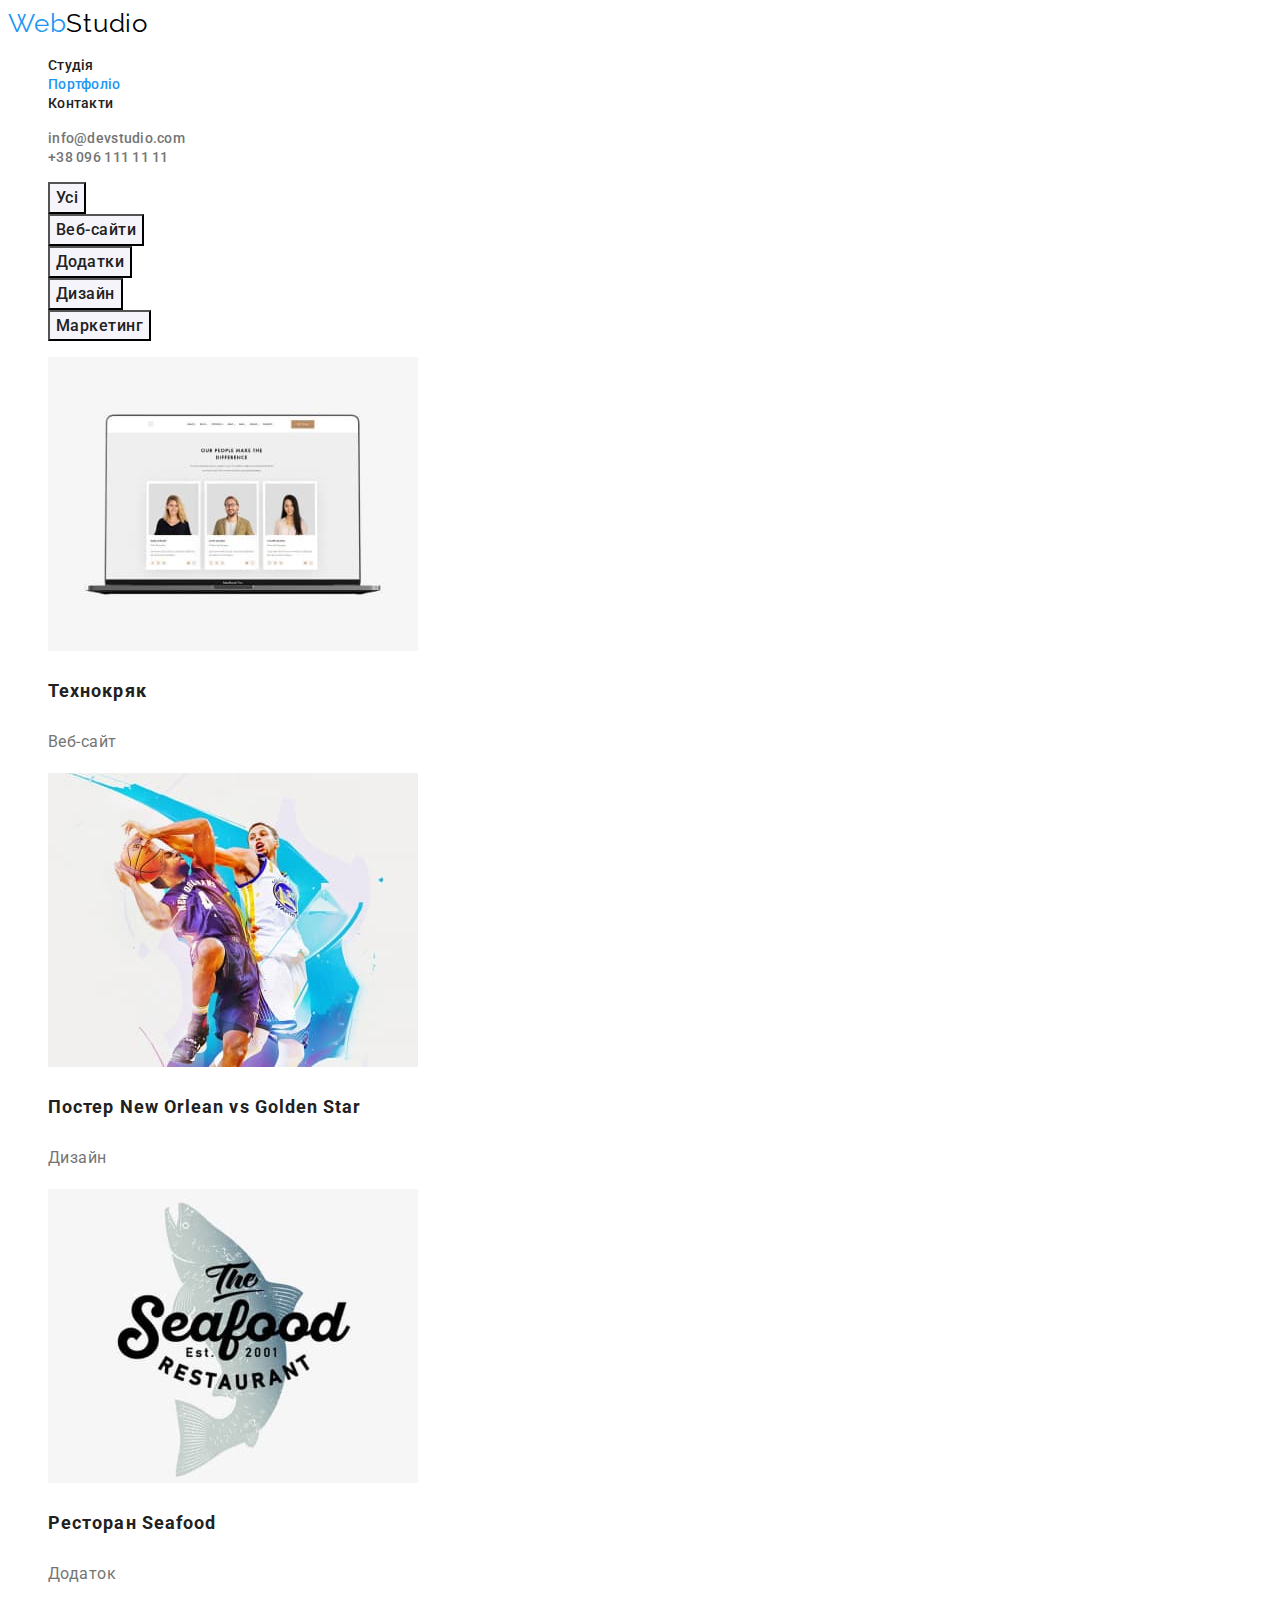
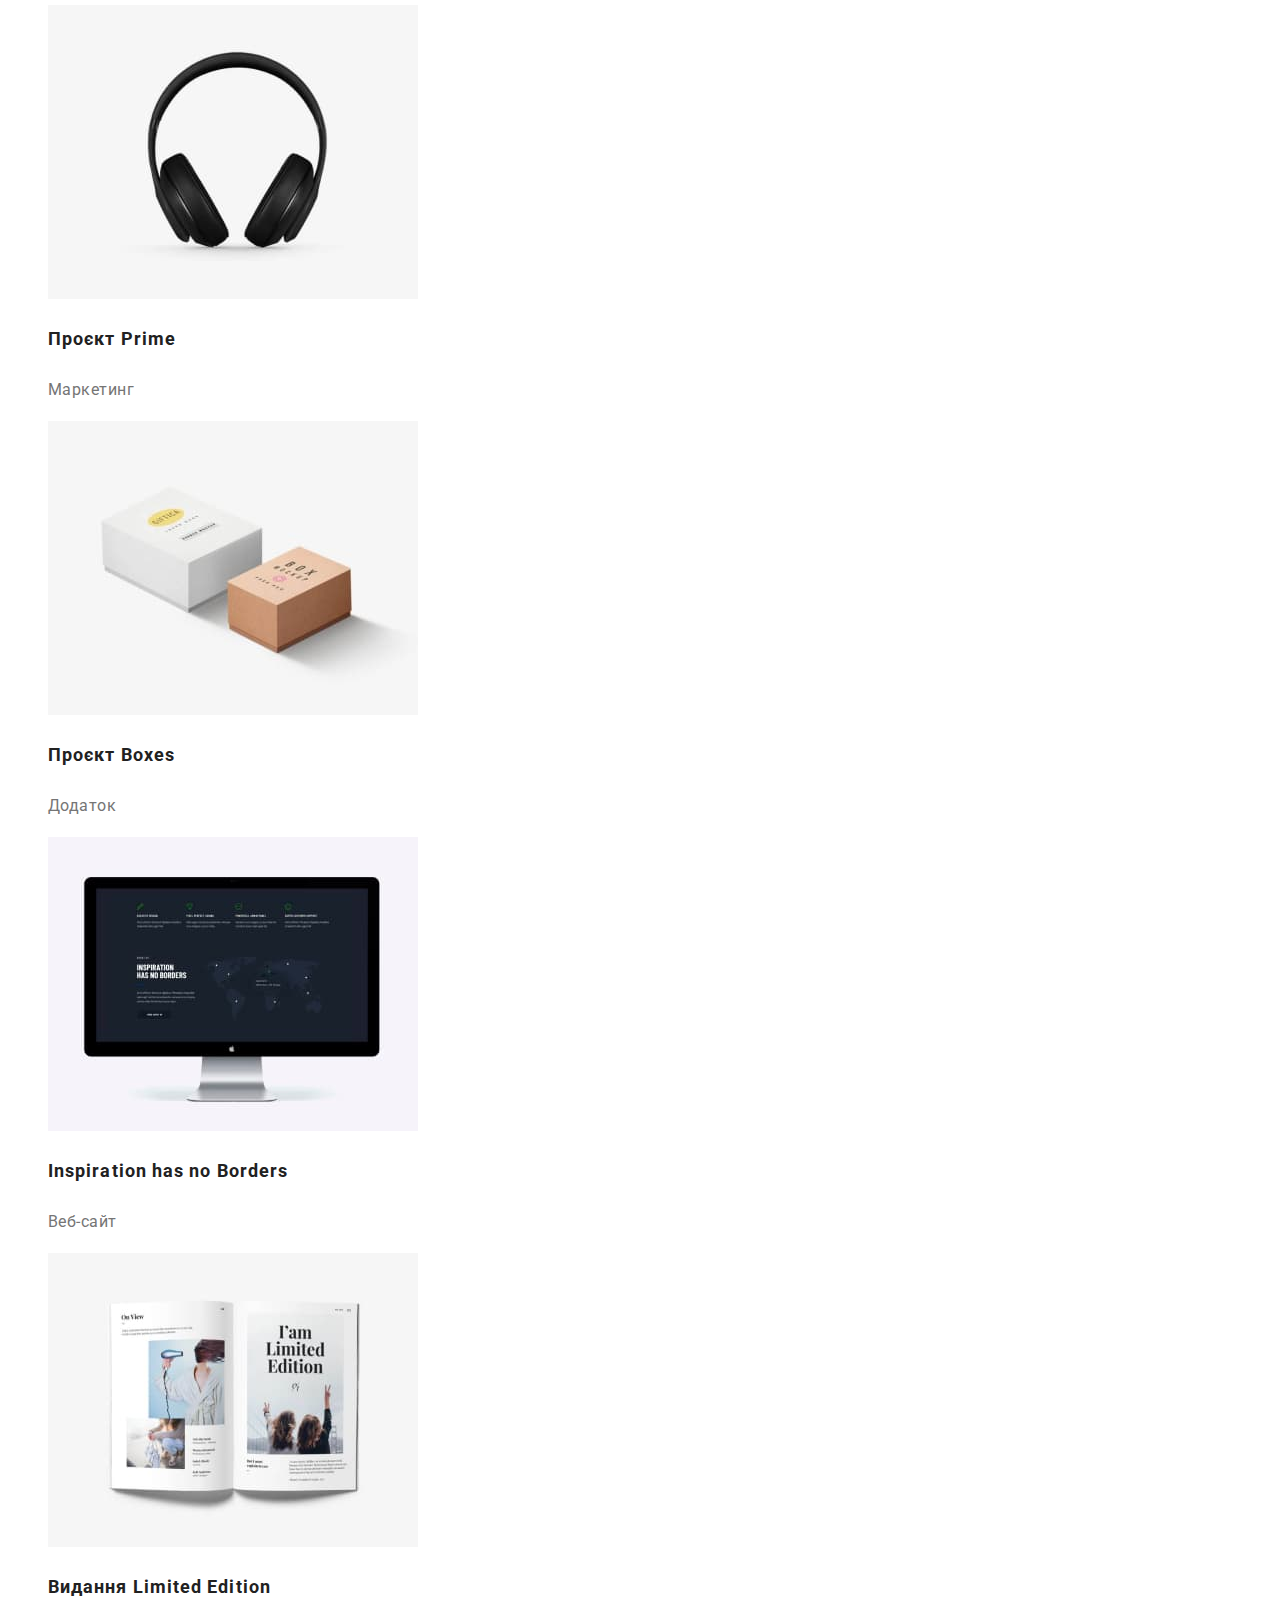
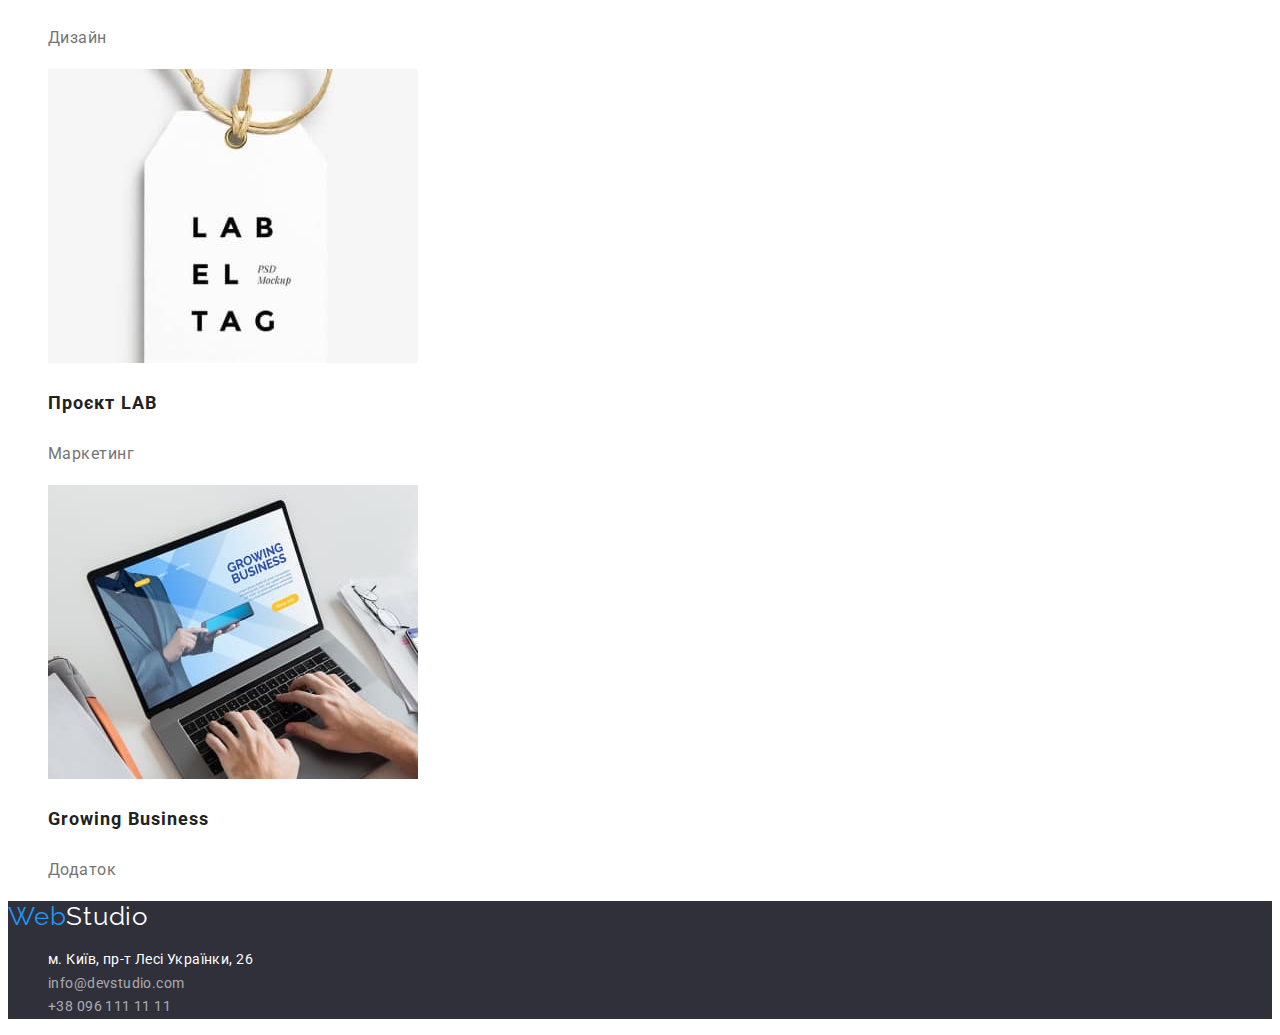
==== portfolio.html @ 30686851 "push from task 2" ====
<!DOCTYPE html>
<html lang="uk">
    <head>
        <meta charset="UTF-8" />
        <meta http-equiv="X-UA-Compatible" content="IE=edge" />
        <meta name="viewport" content="width=device-width, initial-scale=1.0" />
        <title>WebStudio</title>
        <link rel="preconnect" href="https://fonts.googleapis.com" />
        <link rel="preconnect" href="https://fonts.gstatic.com" crossorigin />
        <link
            href="https://fonts.googleapis.com/css2?family=Raleway:wght@700&family=Roboto:wght@400;500;700;900&display=swap"
            rel="stylesheet"
        />
        <link rel="stylesheet" href="./css/styles.css" />
    </head>
    <body>
        <header class="header">
            <nav>
                <a class="header-logo link" href="#"
                    >Web<span class="studio-header">Studio</span></a
                >
                <ul class="header-list list">
                    <li class="header-item">
                        <a class="header-link link" href="index.html">Студія</a>
                    </li>
                    <li class="header-item">
                        <a
                            class="header-link active-link link"
                            href="portfolio.html"
                            >Портфоліо</a
                        >
                    </li>
                    <li class="header-item">
                        <a class="header-link link" href="#">Контакти</a>
                    </li>
                </ul>
            </nav>
            <ul class="header-list list">
                <li class="header-item">
                    <a
                        class="header-link header-right link"
                        href="mailto:info@devstudio.com"
                        >info@devstudio.com</a
                    >
                </li>
                <li>
                    <a
                        class="header-link header-right link"
                        href="tel:+380961111111"
                        >+38 096 111 11 11</a
                    >
                </li>
            </ul>
        </header>
        <main>
            <section>
                <h1 class="visually-hidden">Portfolio</h1>
                <ul class="filter-list list">
                    <li class="filter-item">
                        <button class="btn" type="button">Усі</button>
                    </li>
                    <li class="filter-item">
                        <button class="btn" type="button">Веб-сайти</button>
                    </li>
                    <li class="filter-item">
                        <button class="btn" type="button">Додатки</button>
                    </li>
                    <li class="filter-item">
                        <button class="btn" type="button">Дизайн</button>
                    </li>
                    <li class="filter-item">
                        <button class="btn" type="button">Маркетинг</button>
                    </li>
                </ul>
                <ul class="projects-list list">
                    <li class="project-item">
                        <a href="#">
                            <img
                                src="images/technoduck.jpg"
                                alt="technoduck"
                                width="370"
                                height="294"
                            />
                            <h3 class="project-item-title">Технокряк</h3>
                            <p class="project-item-text">Веб-сайт</p>
                        </a>
                    </li>
                    <li class="project-item">
                        <a href="#">
                            <img
                                src="images/poster.jpg"
                                alt="poster"
                                width="370"
                                height="294"
                            />
                            <h3 class="project-item-title">
                                Постер New Orlean vs Golden Star
                            </h3>
                            <p class="project-item-text">Дизайн</p>
                        </a>
                    </li>
                    <li class="project-item">
                        <a href="#">
                            <img
                                src="images/seafood.jpg"
                                alt="seafood"
                                width="370"
                                height="294"
                            />
                            <h3 class="project-item-title">Ресторан Seafood</h3>
                            <p class="project-item-text">Додаток</p>
                        </a>
                    </li>
                    <li class="project-item">
                        <a href="#">
                            <img
                                src="images/prime.jpg"
                                alt="prime"
                                width="370"
                                height="294"
                            />
                            <h3 class="project-item-title">Проєкт Prime</h3>
                            <p class="project-item-text">Маркетинг</p>
                        </a>
                    </li>
                    <li class="project-item">
                        <a href="#">
                            <img
                                src="images/boxes.jpg"
                                alt="boxes"
                                width="370"
                                height="294"
                            />
                            <h3 class="project-item-title">Проєкт Boxes</h3>
                            <p class="project-item-text">Додаток</p>
                        </a>
                    </li>
                    <li class="project-item">
                        <a href="#">
                            <img
                                src="images/borders.jpg"
                                alt="borders"
                                width="370"
                                height="294"
                            />
                            <h3 class="project-item-title">
                                Inspiration has no Borders
                            </h3>
                            <p class="project-item-text">Веб-сайт</p>
                        </a>
                    </li>
                    <li class="project-item">
                        <a href="#">
                            <img
                                src="images/limited.jpg"
                                alt="limited"
                                width="370"
                                height="294"
                            />
                            <h3 class="project-item-title">
                                Видання Limited Edition
                            </h3>
                            <p class="project-item-text">Дизайн</p>
                        </a>
                    </li>
                    <li class="project-item">
                        <a href="#">
                            <img
                                src="images/lab.jpg"
                                alt="lab"
                                width="370"
                                height="294"
                            />
                            <h3 class="project-item-title">Проєкт LAB</h3>
                            <p class="project-item-text">Маркетинг</p>
                        </a>
                    </li>
                    <li class="project-item">
                        <a href="#">
                            <img
                                src="images/business.jpg"
                                alt="business"
                                width="370"
                                height="294"
                            />
                            <h3 class="project-item-title">Growing Business</h3>
                            <p class="project-item-text">Додаток</p>
                        </a>
                    </li>
                </ul>
            </section>
        </main>
        <footer class="footer">
            <a class="footer-logo link" href="#"
                >Web<span class="studio-footer">Studio</span></a
            >
            <address>
                <ul class="footer-list list">
                    <li class="footer-item">
                        <a
                            class="footer-link link"
                            href="https://goo.gl/maps/NQe1JApc42JDdtww6"
                            target="_blank"
                            rel="noopener noreferrer"
                            >м. Київ, пр-т Лесі Українки, 26</a
                        >
                    </li>
                    <li class="footer-item">
                        <a
                            class="footer-link opacity link"
                            href="mailto:info@devstudio.com"
                            >info@devstudio.com</a
                        >
                    </li>
                    <li class="footer-item">
                        <a
                            class="footer-link opacity link"
                            href="tel:+380961111111"
                            >+38 096 111 11 11</a
                        >
                    </li>
                </ul>
            </address>
        </footer>
    </body>
</html>
---- css/styles.css ----
:root {
    --black-color: #212121;
    --white-background-color: #ffffff;
    --white-text-color: #ffffff;
    --body-font-family: "Roboto", sans-serif;
    --blue-background-color: #2196f3;
    --blue-text-color: #2196f3;
    --hero-background-color: #2f303a;
    --link-opacity-color: rgba(255, 255, 255, 0.6);
    --header-right-color: #757575;
    --item-text-color: #757575;
    --background-footer-color: #2f303a;
    --team-background-color: #f5f4fa;
    --btn-background-color: #f5f4fa;
    --studio-header-color: #000000;
    --btn-active-background-color: #188ce8;
}

body {
    font-family: var(--body-font-family);
    color: var(--black-color);
    background-color: var(--white-background-color);
}

.list {
    list-style: none;
}

.link {
    text-decoration: none;
}

.btn {
    cursor: pointer;
    font-family: inherit;
    font-weight: 500;
    font-size: 16px;
    line-height: 1.62;
    text-align: center;
    letter-spacing: 0.03em;
    color: var(--black-color);
    background-color: var(--btn-background-color);
}

.btn:hover,
.btn:focus {
    color: var(--white-text-color);
    background-color: var(--blue-background-color);
}

.btn:active {
    background-color: var(--btn-active-background-color);
}

.section-title {
    font-weight: 700;
    font-size: 36px;
    line-height: 1.16;
    text-align: center;
    letter-spacing: 0.03em;
    color: var(--black-color);
}

.visually-hidden {
    position: absolute;
    white-space: nowrap;
    width: 1px;
    height: 1px;
    overflow: hidden;
    border: 0;
    padding: 0;
    clip: rect(0 0 0 0);
    clip-path: inset(50%);
    margin: -1px;
}

/*--HEADER--*/
.header {
    background-color: inherit;
}

.header-logo,
.footer-logo {
    font-family: "Raleway", sans-serif;
    font-size: 26px;
    line-height: 1.19;
    letter-spacing: 0.03em;
    color: var(--blue-text-color);
}

.studio-header {
    color: var(--studio-header-color);
}

.studio-footer {
    color: var(--white-text-color);
}

.header-link {
    font-weight: 500;
    font-size: 14px;
    line-height: 1.14;
    letter-spacing: 0.02em;
    color: inherit;
}

.header-link.active-link {
    color: var(--blue-text-color);
}

.header-link.header-right {
    color: var(--header-right-color);
}

.header-link:hover,
.header-link:focus {
    color: var(--blue-text-color);
}
/*--INDEX--*/
.hero {
    background-color: var(--hero-background-color);
}

.hero-title {
    font-family: inherit;
    font-weight: 900;
    font-size: 44px;
    line-height: 1.36;
    text-align: center;
    letter-spacing: 0.06em;
    text-transform: uppercase;
    color: var(--white-text-color);
}

.hero-btn {
    font-family: inherit;
    font-weight: 700;
    font-size: 16px;
    line-height: 1.87;
    letter-spacing: 0.06em;
    cursor: pointer;
    color: var(--white-text-color);
    background-color: var(--blue-background-color);
}

.hero-btn:active,
.hero-btn:hover,
.hero-btn:focus {
    background-color: var(--btn-active-background-color);
}

.particulars-item-title {
    font-weight: 700;
    font-size: 14px;
    line-height: 1.14;
    letter-spacing: 0.03em;
    text-transform: uppercase;
    color: var(--black-color);
}

.particulars-item-text {
    font-size: 14px;
    line-height: 1.71;
    letter-spacing: 0.03em;
    color: var(--item-text-color);
}

.team {
    background-color: var(--team-background-color);
}

.team-list-item {
    background-color: var(--white-background-color);
}

.team-item-title {
    font-weight: 500;
    font-size: 16px;
    line-height: 1.18;
    text-align: center;
    letter-spacing: 0.03em;
    color: var(--black-color);
}

.team-item-text {
    font-size: 16px;
    line-height: 1.18;
    text-align: center;
    letter-spacing: 0.03em;
    color: var(--item-text-color);
}

/*-PORTFOLIO-*/
.project-item {
    background-color: var(--white-background-color);
}

.project-item > a {
    text-decoration: none;
}

.project-item-title {
    font-weight: 700;
    font-size: 18px;
    line-height: 2;
    letter-spacing: 0.06em;
    color: var(--black-color);
}

.project-item-text {
    font-size: 16px;
    line-height: 1.87;
    letter-spacing: 0.03em;
    color: var(--item-text-color);
}

/*-FOOTER-*/
.footer {
    background-color: var(--background-footer-color);
}

.footer-link {
    font-style: normal;
    font-size: 14px;
    line-height: 1.71;
    letter-spacing: 0.03em;
    color: var(--white-background-color);
}

.footer-link.opacity {
    color: var(--link-opacity-color);
}

.footer-link:hover,
.footer-link:focus {
    color: var(--blue-text-color);
}
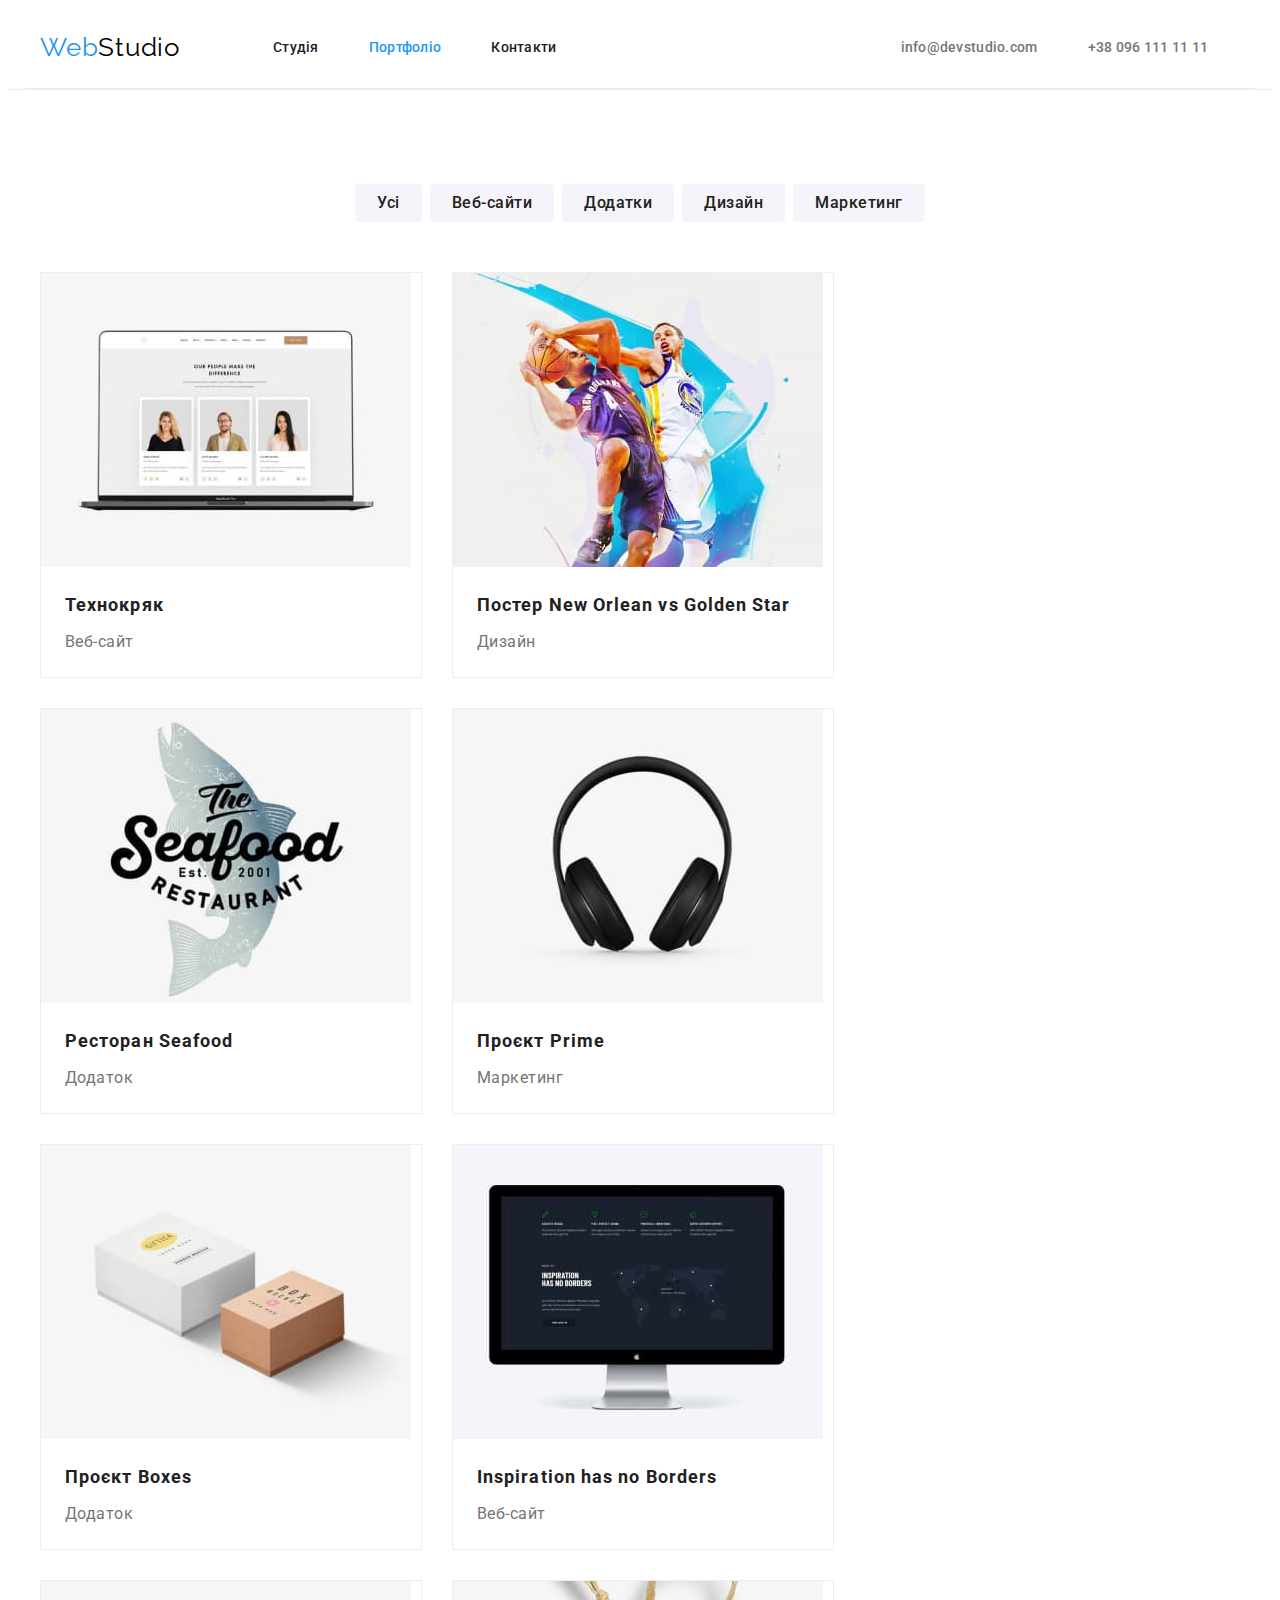
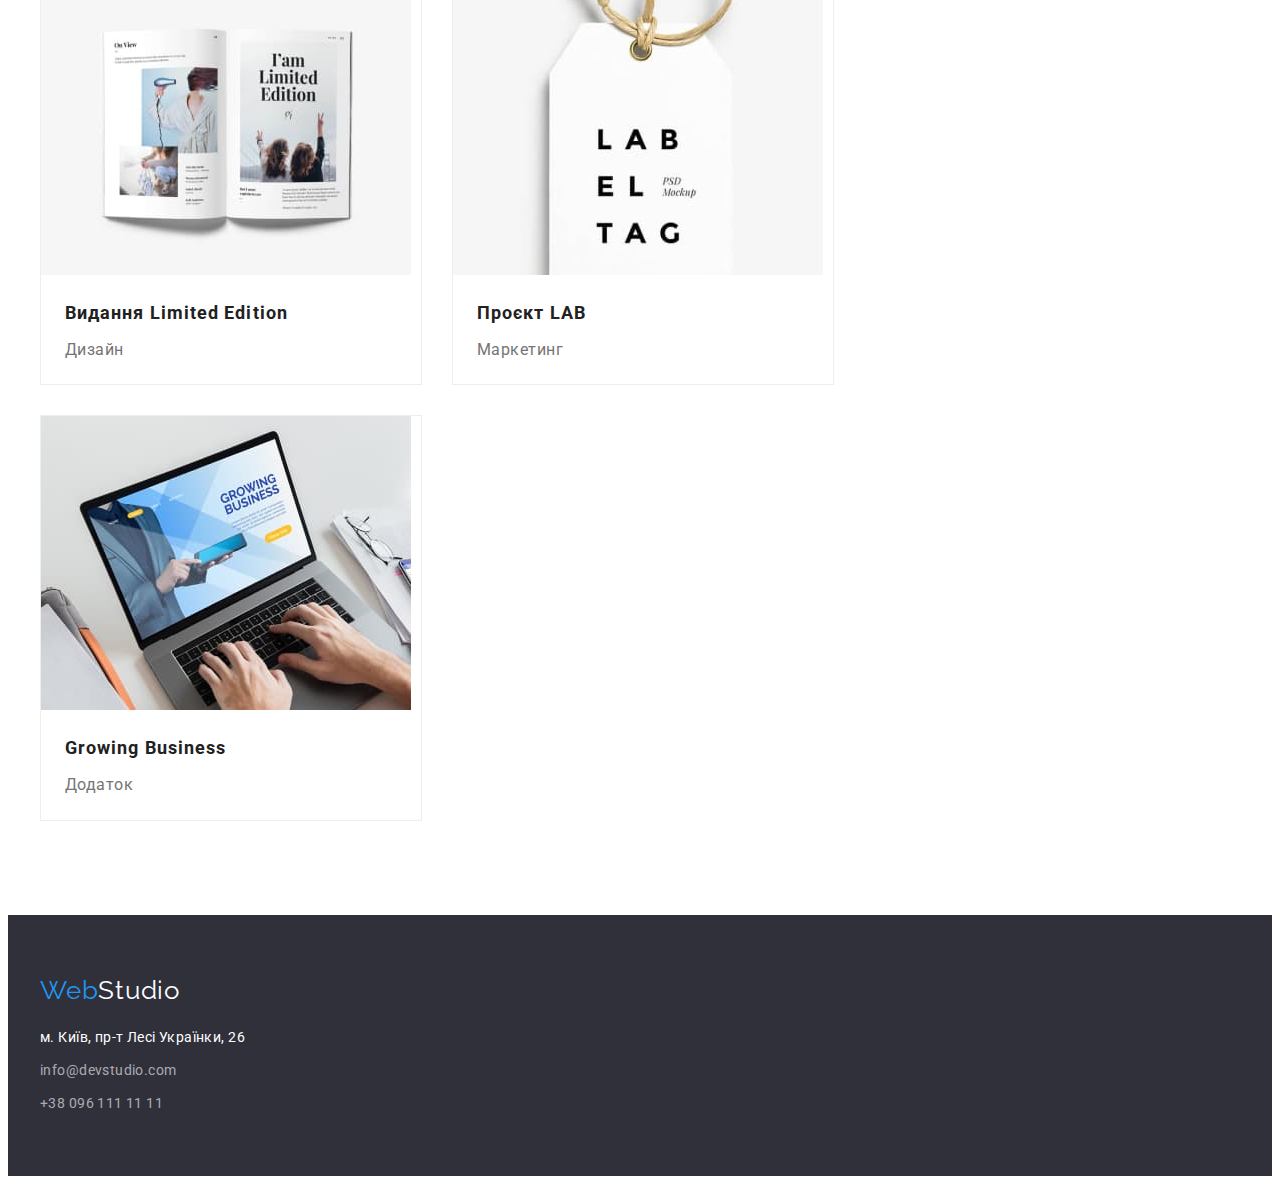
==== commit 2dbbf4bb: "complete third module" ====
--- a/portfolio.html
+++ b/portfolio.html
@@ -11,216 +11,235 @@
             href="https://fonts.googleapis.com/css2?family=Raleway:wght@700&family=Roboto:wght@400;500;700;900&display=swap"
             rel="stylesheet"
         />
+        <link
+            rel="stylesheet"
+            href="https://cdnjs.cloudflare.com/ajax/libs/modern-normalize/1.1.0/modern-normalize.min.css"
+            integrity="sha512-wpPYUAdjBVSE4KJnH1VR1HeZfpl1ub8YT/NKx4PuQ5NmX2tKuGu6U/JRp5y+Y8XG2tV+wKQpNHVUX03MfMFn9Q=="
+            crossorigin="anonymous"
+            referrerpolicy="no-referrer"
+        />
         <link rel="stylesheet" href="./css/styles.css" />
     </head>
     <body>
         <header class="header">
-            <nav>
-                <a class="header-logo link" href="#"
-                    >Web<span class="studio-header">Studio</span></a
-                >
+            <div class="container header">
+                <nav class="nav-list">
+                    <a class="header-logo position link" href="#"
+                        >Web<span class="studio-header">Studio</span></a
+                    >
+                    <ul class="header-list list">
+                        <li class="header-item">
+                            <a class="header-link link" href="index.html"
+                                >Студія</a
+                            >
+                        </li>
+                        <li class="header-item">
+                            <a
+                                class="header-link active-link link"
+                                href="portfolio.html"
+                                >Портфоліо</a
+                            >
+                        </li>
+                        <li class="header-item">
+                            <a class="header-link link" href="#">Контакти</a>
+                        </li>
+                    </ul>
+                </nav>
                 <ul class="header-list list">
                     <li class="header-item">
-                        <a class="header-link link" href="index.html">Студія</a>
-                    </li>
-                    <li class="header-item">
                         <a
-                            class="header-link active-link link"
-                            href="portfolio.html"
-                            >Портфоліо</a
-                        >
-                    </li>
-                    <li class="header-item">
-                        <a class="header-link link" href="#">Контакти</a>
-                    </li>
-                </ul>
-            </nav>
-            <ul class="header-list list">
-                <li class="header-item">
-                    <a
-                        class="header-link header-right link"
-                        href="mailto:info@devstudio.com"
-                        >info@devstudio.com</a
-                    >
-                </li>
-                <li>
-                    <a
-                        class="header-link header-right link"
-                        href="tel:+380961111111"
-                        >+38 096 111 11 11</a
-                    >
-                </li>
-            </ul>
-        </header>
-        <main>
-            <section>
-                <h1 class="visually-hidden">Portfolio</h1>
-                <ul class="filter-list list">
-                    <li class="filter-item">
-                        <button class="btn" type="button">Усі</button>
-                    </li>
-                    <li class="filter-item">
-                        <button class="btn" type="button">Веб-сайти</button>
-                    </li>
-                    <li class="filter-item">
-                        <button class="btn" type="button">Додатки</button>
-                    </li>
-                    <li class="filter-item">
-                        <button class="btn" type="button">Дизайн</button>
-                    </li>
-                    <li class="filter-item">
-                        <button class="btn" type="button">Маркетинг</button>
-                    </li>
-                </ul>
-                <ul class="projects-list list">
-                    <li class="project-item">
-                        <a href="#">
-                            <img
-                                src="images/technoduck.jpg"
-                                alt="technoduck"
-                                width="370"
-                                height="294"
-                            />
-                            <h3 class="project-item-title">Технокряк</h3>
-                            <p class="project-item-text">Веб-сайт</p>
-                        </a>
-                    </li>
-                    <li class="project-item">
-                        <a href="#">
-                            <img
-                                src="images/poster.jpg"
-                                alt="poster"
-                                width="370"
-                                height="294"
-                            />
-                            <h3 class="project-item-title">
-                                Постер New Orlean vs Golden Star
-                            </h3>
-                            <p class="project-item-text">Дизайн</p>
-                        </a>
-                    </li>
-                    <li class="project-item">
-                        <a href="#">
-                            <img
-                                src="images/seafood.jpg"
-                                alt="seafood"
-                                width="370"
-                                height="294"
-                            />
-                            <h3 class="project-item-title">Ресторан Seafood</h3>
-                            <p class="project-item-text">Додаток</p>
-                        </a>
-                    </li>
-                    <li class="project-item">
-                        <a href="#">
-                            <img
-                                src="images/prime.jpg"
-                                alt="prime"
-                                width="370"
-                                height="294"
-                            />
-                            <h3 class="project-item-title">Проєкт Prime</h3>
-                            <p class="project-item-text">Маркетинг</p>
-                        </a>
-                    </li>
-                    <li class="project-item">
-                        <a href="#">
-                            <img
-                                src="images/boxes.jpg"
-                                alt="boxes"
-                                width="370"
-                                height="294"
-                            />
-                            <h3 class="project-item-title">Проєкт Boxes</h3>
-                            <p class="project-item-text">Додаток</p>
-                        </a>
-                    </li>
-                    <li class="project-item">
-                        <a href="#">
-                            <img
-                                src="images/borders.jpg"
-                                alt="borders"
-                                width="370"
-                                height="294"
-                            />
-                            <h3 class="project-item-title">
-                                Inspiration has no Borders
-                            </h3>
-                            <p class="project-item-text">Веб-сайт</p>
-                        </a>
-                    </li>
-                    <li class="project-item">
-                        <a href="#">
-                            <img
-                                src="images/limited.jpg"
-                                alt="limited"
-                                width="370"
-                                height="294"
-                            />
-                            <h3 class="project-item-title">
-                                Видання Limited Edition
-                            </h3>
-                            <p class="project-item-text">Дизайн</p>
-                        </a>
-                    </li>
-                    <li class="project-item">
-                        <a href="#">
-                            <img
-                                src="images/lab.jpg"
-                                alt="lab"
-                                width="370"
-                                height="294"
-                            />
-                            <h3 class="project-item-title">Проєкт LAB</h3>
-                            <p class="project-item-text">Маркетинг</p>
-                        </a>
-                    </li>
-                    <li class="project-item">
-                        <a href="#">
-                            <img
-                                src="images/business.jpg"
-                                alt="business"
-                                width="370"
-                                height="294"
-                            />
-                            <h3 class="project-item-title">Growing Business</h3>
-                            <p class="project-item-text">Додаток</p>
-                        </a>
-                    </li>
-                </ul>
-            </section>
-        </main>
-        <footer class="footer">
-            <a class="footer-logo link" href="#"
-                >Web<span class="studio-footer">Studio</span></a
-            >
-            <address>
-                <ul class="footer-list list">
-                    <li class="footer-item">
-                        <a
-                            class="footer-link link"
-                            href="https://goo.gl/maps/NQe1JApc42JDdtww6"
-                            target="_blank"
-                            rel="noopener noreferrer"
-                            >м. Київ, пр-т Лесі Українки, 26</a
-                        >
-                    </li>
-                    <li class="footer-item">
-                        <a
-                            class="footer-link opacity link"
+                            class="header-link header-right link"
                             href="mailto:info@devstudio.com"
                             >info@devstudio.com</a
                         >
                     </li>
-                    <li class="footer-item">
+                    <li>
                         <a
-                            class="footer-link opacity link"
+                            class="header-link header-right link"
                             href="tel:+380961111111"
                             >+38 096 111 11 11</a
                         >
                     </li>
                 </ul>
-            </address>
+            </div>
+        </header>
+        <main>
+            <section class="section">
+                <div class="container">
+                    <h1 class="visually-hidden">Portfolio</h1>
+                    <ul class="filter-list list">
+                        <li class="filter-item">
+                            <button class="btn" type="button">Усі</button>
+                        </li>
+                        <li class="filter-item">
+                            <button class="btn" type="button">Веб-сайти</button>
+                        </li>
+                        <li class="filter-item">
+                            <button class="btn" type="button">Додатки</button>
+                        </li>
+                        <li class="filter-item">
+                            <button class="btn" type="button">Дизайн</button>
+                        </li>
+                        <li class="filter-item">
+                            <button class="btn" type="button">Маркетинг</button>
+                        </li>
+                    </ul>
+                    <ul class="projects-list list">
+                        <li class="project-item">
+                            <a href="#">
+                                <img
+                                    src="images/technoduck.jpg"
+                                    alt="technoduck"
+                                    width="370"
+                                    height="294"
+                                />
+                                <h3 class="project-item-title">Технокряк</h3>
+                                <p class="project-item-text">Веб-сайт</p>
+                            </a>
+                        </li>
+                        <li class="project-item">
+                            <a href="#">
+                                <img
+                                    src="images/poster.jpg"
+                                    alt="poster"
+                                    width="370"
+                                    height="294"
+                                />
+                                <h3 class="project-item-title">
+                                    Постер New Orlean vs Golden Star
+                                </h3>
+                                <p class="project-item-text">Дизайн</p>
+                            </a>
+                        </li>
+                        <li class="project-item">
+                            <a href="#">
+                                <img
+                                    src="images/seafood.jpg"
+                                    alt="seafood"
+                                    width="370"
+                                    height="294"
+                                />
+                                <h3 class="project-item-title">
+                                    Ресторан Seafood
+                                </h3>
+                                <p class="project-item-text">Додаток</p>
+                            </a>
+                        </li>
+                        <li class="project-item">
+                            <a href="#">
+                                <img
+                                    src="images/prime.jpg"
+                                    alt="prime"
+                                    width="370"
+                                    height="294"
+                                />
+                                <h3 class="project-item-title">Проєкт Prime</h3>
+                                <p class="project-item-text">Маркетинг</p>
+                            </a>
+                        </li>
+                        <li class="project-item">
+                            <a href="#">
+                                <img
+                                    src="images/boxes.jpg"
+                                    alt="boxes"
+                                    width="370"
+                                    height="294"
+                                />
+                                <h3 class="project-item-title">Проєкт Boxes</h3>
+                                <p class="project-item-text">Додаток</p>
+                            </a>
+                        </li>
+                        <li class="project-item">
+                            <a href="#">
+                                <img
+                                    src="images/borders.jpg"
+                                    alt="borders"
+                                    width="370"
+                                    height="294"
+                                />
+                                <h3 class="project-item-title">
+                                    Inspiration has no Borders
+                                </h3>
+                                <p class="project-item-text">Веб-сайт</p>
+                            </a>
+                        </li>
+                        <li class="project-item">
+                            <a href="#">
+                                <img
+                                    src="images/limited.jpg"
+                                    alt="limited"
+                                    width="370"
+                                    height="294"
+                                />
+                                <h3 class="project-item-title">
+                                    Видання Limited Edition
+                                </h3>
+                                <p class="project-item-text">Дизайн</p>
+                            </a>
+                        </li>
+                        <li class="project-item">
+                            <a href="#">
+                                <img
+                                    src="images/lab.jpg"
+                                    alt="lab"
+                                    width="370"
+                                    height="294"
+                                />
+                                <h3 class="project-item-title">Проєкт LAB</h3>
+                                <p class="project-item-text">Маркетинг</p>
+                            </a>
+                        </li>
+                        <li class="project-item">
+                            <a href="#">
+                                <img
+                                    src="images/business.jpg"
+                                    alt="business"
+                                    width="370"
+                                    height="294"
+                                />
+                                <h3 class="project-item-title">
+                                    Growing Business
+                                </h3>
+                                <p class="project-item-text">Додаток</p>
+                            </a>
+                        </li>
+                    </ul>
+                </div>
+            </section>
+        </main>
+        <footer class="footer">
+            <div class="container">
+                <a class="footer-logo position link" href="#"
+                    >Web<span class="studio-footer">Studio</span></a
+                >
+                <address>
+                    <ul class="footer-list list">
+                        <li class="footer-item">
+                            <a
+                                class="footer-link link"
+                                href="https://goo.gl/maps/NQe1JApc42JDdtww6"
+                                target="_blank"
+                                rel="noopener noreferrer"
+                                >м. Київ, пр-т Лесі Українки, 26</a
+                            >
+                        </li>
+                        <li class="footer-item">
+                            <a
+                                class="footer-link opacity link"
+                                href="mailto:info@devstudio.com"
+                                >info@devstudio.com</a
+                            >
+                        </li>
+                        <li class="footer-item">
+                            <a
+                                class="footer-link opacity link"
+                                href="tel:+380961111111"
+                                >+38 096 111 11 11</a
+                            >
+                        </li>
+                    </ul>
+                </address>
+            </div>
         </footer>
     </body>
 </html>
--- a/css/styles.css
+++ b/css/styles.css
@@ -22,12 +22,43 @@
     background-color: var(--white-background-color);
 }
 
+ul,
+p,
+h1,
+h2,
+h3 {
+    margin: 0;
+    padding: 0;
+}
+
+img {
+    display: block;
+    max-width: 100%;
+}
+
+.container {
+    margin: 0 auto;
+    width: 1200px;
+    padding: 0 15px;
+}
+
+.container.header {
+    display: flex;
+    align-items: center;
+}
+
 .list {
     list-style: none;
 }
 
 .link {
     text-decoration: none;
+}
+
+.nav-list {
+    display: flex;
+    align-items: center;
+    margin-right: 344px;
 }
 
 .btn {
@@ -40,6 +71,9 @@
     letter-spacing: 0.03em;
     color: var(--black-color);
     background-color: var(--btn-background-color);
+    padding: 6px 22px;
+    border-radius: 4px;
+    border-style: none;
 }
 
 .btn:hover,
@@ -52,6 +86,10 @@
     background-color: var(--btn-active-background-color);
 }
 
+.section {
+    padding: 94px 0;
+}
+
 .section-title {
     font-weight: 700;
     font-size: 36px;
@@ -59,6 +97,7 @@
     text-align: center;
     letter-spacing: 0.03em;
     color: var(--black-color);
+    margin-bottom: 50px;
 }
 
 .visually-hidden {
@@ -77,6 +116,12 @@
 /*--HEADER--*/
 .header {
     background-color: inherit;
+    border-bottom: 1px solid #ececec;
+}
+
+.header-list {
+    display: flex;
+    gap: 50px;
 }
 
 .header-logo,
@@ -86,6 +131,16 @@
     line-height: 1.19;
     letter-spacing: 0.03em;
     color: var(--blue-text-color);
+    display: block;
+}
+
+.header-logo.position {
+    padding: 24px 0 25px;
+    margin-right: 93px;
+}
+
+.footer-logo.position {
+    margin-bottom: 20px;
 }
 
 .studio-header {
@@ -102,6 +157,8 @@
     line-height: 1.14;
     letter-spacing: 0.02em;
     color: inherit;
+    padding: 32px 0;
+    display: block;
 }
 
 .header-link.active-link {
@@ -119,6 +176,8 @@
 /*--INDEX--*/
 .hero {
     background-color: var(--hero-background-color);
+    text-align: center;
+    padding: 200px 0;
 }
 
 .hero-title {
@@ -130,6 +189,8 @@
     letter-spacing: 0.06em;
     text-transform: uppercase;
     color: var(--white-text-color);
+    max-width: 696px;
+    margin: 0 auto;
 }
 
 .hero-btn {
@@ -141,6 +202,10 @@
     cursor: pointer;
     color: var(--white-text-color);
     background-color: var(--blue-background-color);
+    border-radius: 4px;
+    border-style: none;
+    padding: 10px 32px;
+    margin-top: 30px;
 }
 
 .hero-btn:active,
@@ -149,6 +214,13 @@
     background-color: var(--btn-active-background-color);
 }
 
+.particulars-list,
+.works-list,
+.team-list {
+    display: flex;
+    gap: 30px;
+}
+
 .particulars-item-title {
     font-weight: 700;
     font-size: 14px;
@@ -156,6 +228,7 @@
     letter-spacing: 0.03em;
     text-transform: uppercase;
     color: var(--black-color);
+    margin-bottom: 10px;
 }
 
 .particulars-item-text {
@@ -171,6 +244,7 @@
 
 .team-list-item {
     background-color: var(--white-background-color);
+    border-radius: 0px 0px 4px 4px;
 }
 
 .team-item-title {
@@ -180,6 +254,7 @@
     text-align: center;
     letter-spacing: 0.03em;
     color: var(--black-color);
+    margin: 30px 0 10px;
 }
 
 .team-item-text {
@@ -188,11 +263,27 @@
     text-align: center;
     letter-spacing: 0.03em;
     color: var(--item-text-color);
+    padding-bottom: 30px;
 }
 
 /*-PORTFOLIO-*/
+.filter-list {
+    display: flex;
+    gap: 8px;
+    justify-content: center;
+    margin-bottom: 50px;
+}
+
+.projects-list {
+    display: flex;
+    flex-wrap: wrap;
+    gap: 30px;
+}
+
 .project-item {
     background-color: var(--white-background-color);
+    flex-basis: calc((100% - 60px) / 3);
+    border: 1px solid #eeeeee;
 }
 
 .project-item > a {
@@ -205,6 +296,8 @@
     line-height: 2;
     letter-spacing: 0.06em;
     color: var(--black-color);
+    margin: 20px 0 4px;
+    padding: 0 24px;
 }
 
 .project-item-text {
@@ -212,11 +305,17 @@
     line-height: 1.87;
     letter-spacing: 0.03em;
     color: var(--item-text-color);
+    padding: 0 24px 20px 24px;
 }
 
 /*-FOOTER-*/
 .footer {
     background-color: var(--background-footer-color);
+    padding: 60px 0;
+}
+
+.footer-item:not(:last-child) {
+    margin-bottom: 9px;
 }
 
 .footer-link {
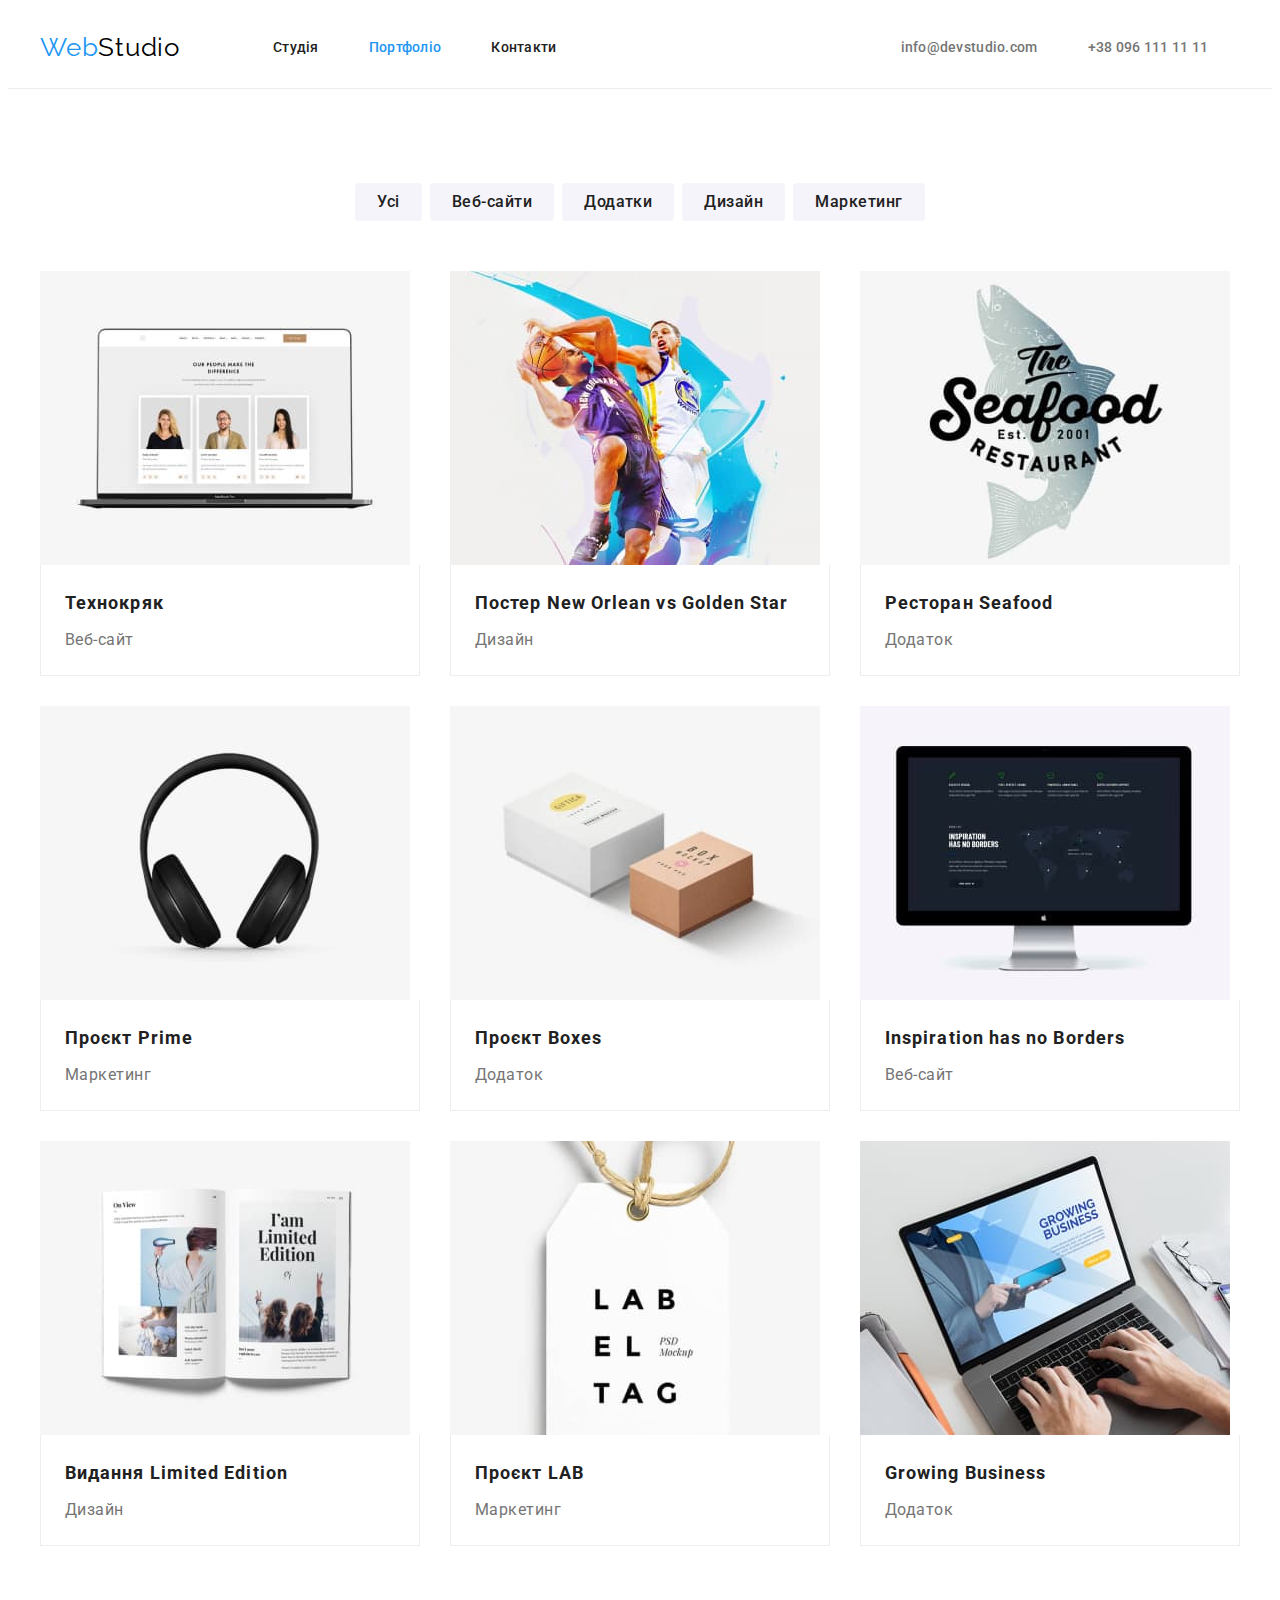
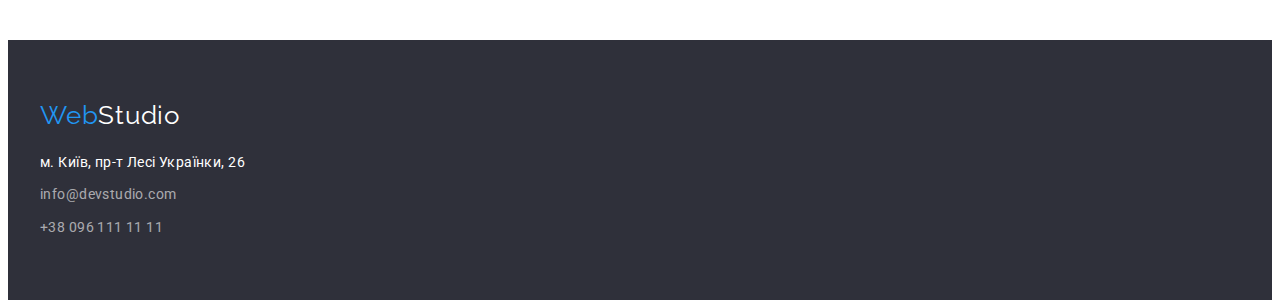
==== commit 3a68259c: "fix issues1" ====
--- a/portfolio.html
+++ b/portfolio.html
@@ -22,7 +22,7 @@
     </head>
     <body>
         <header class="header">
-            <div class="container header">
+            <div class="container container-header">
                 <nav class="nav-list">
                     <a class="header-logo position link" href="#"
                         >Web<span class="studio-header">Studio</span></a
@@ -93,8 +93,12 @@
                                     width="370"
                                     height="294"
                                 />
-                                <h3 class="project-item-title">Технокряк</h3>
-                                <p class="project-item-text">Веб-сайт</p>
+                                <div class="project-item-content">
+                                    <h3 class="project-item-title">
+                                        Технокряк
+                                    </h3>
+                                    <p class="project-item-text">Веб-сайт</p>
+                                </div>
                             </a>
                         </li>
                         <li class="project-item">
@@ -105,10 +109,12 @@
                                     width="370"
                                     height="294"
                                 />
-                                <h3 class="project-item-title">
-                                    Постер New Orlean vs Golden Star
-                                </h3>
-                                <p class="project-item-text">Дизайн</p>
+                                <div class="project-item-content">
+                                    <h3 class="project-item-title">
+                                        Постер New Orlean vs Golden Star
+                                    </h3>
+                                    <p class="project-item-text">Дизайн</p>
+                                </div>
                             </a>
                         </li>
                         <li class="project-item">
@@ -119,10 +125,12 @@
                                     width="370"
                                     height="294"
                                 />
-                                <h3 class="project-item-title">
-                                    Ресторан Seafood
-                                </h3>
-                                <p class="project-item-text">Додаток</p>
+                                <div class="project-item-content">
+                                    <h3 class="project-item-title">
+                                        Ресторан Seafood
+                                    </h3>
+                                    <p class="project-item-text">Додаток</p>
+                                </div>
                             </a>
                         </li>
                         <li class="project-item">
@@ -133,8 +141,12 @@
                                     width="370"
                                     height="294"
                                 />
-                                <h3 class="project-item-title">Проєкт Prime</h3>
-                                <p class="project-item-text">Маркетинг</p>
+                                <div class="project-item-content">
+                                    <h3 class="project-item-title">
+                                        Проєкт Prime
+                                    </h3>
+                                    <p class="project-item-text">Маркетинг</p>
+                                </div>
                             </a>
                         </li>
                         <li class="project-item">
@@ -145,8 +157,12 @@
                                     width="370"
                                     height="294"
                                 />
-                                <h3 class="project-item-title">Проєкт Boxes</h3>
-                                <p class="project-item-text">Додаток</p>
+                                <div class="project-item-content">
+                                    <h3 class="project-item-title">
+                                        Проєкт Boxes
+                                    </h3>
+                                    <p class="project-item-text">Додаток</p>
+                                </div>
                             </a>
                         </li>
                         <li class="project-item">
@@ -157,10 +173,12 @@
                                     width="370"
                                     height="294"
                                 />
-                                <h3 class="project-item-title">
-                                    Inspiration has no Borders
-                                </h3>
-                                <p class="project-item-text">Веб-сайт</p>
+                                <div class="project-item-content">
+                                    <h3 class="project-item-title">
+                                        Inspiration has no Borders
+                                    </h3>
+                                    <p class="project-item-text">Веб-сайт</p>
+                                </div>
                             </a>
                         </li>
                         <li class="project-item">
@@ -171,10 +189,12 @@
                                     width="370"
                                     height="294"
                                 />
-                                <h3 class="project-item-title">
-                                    Видання Limited Edition
-                                </h3>
-                                <p class="project-item-text">Дизайн</p>
+                                <div class="project-item-content">
+                                    <h3 class="project-item-title">
+                                        Видання Limited Edition
+                                    </h3>
+                                    <p class="project-item-text">Дизайн</p>
+                                </div>
                             </a>
                         </li>
                         <li class="project-item">
@@ -185,8 +205,12 @@
                                     width="370"
                                     height="294"
                                 />
-                                <h3 class="project-item-title">Проєкт LAB</h3>
-                                <p class="project-item-text">Маркетинг</p>
+                                <div class="project-item-content">
+                                    <h3 class="project-item-title">
+                                        Проєкт LAB
+                                    </h3>
+                                    <p class="project-item-text">Маркетинг</p>
+                                </div>
                             </a>
                         </li>
                         <li class="project-item">
@@ -197,10 +221,12 @@
                                     width="370"
                                     height="294"
                                 />
-                                <h3 class="project-item-title">
-                                    Growing Business
-                                </h3>
-                                <p class="project-item-text">Додаток</p>
+                                <div class="project-item-content">
+                                    <h3 class="project-item-title">
+                                        Growing Business
+                                    </h3>
+                                    <p class="project-item-text">Додаток</p>
+                                </div>
                             </a>
                         </li>
                     </ul>
--- a/css/styles.css
+++ b/css/styles.css
@@ -42,7 +42,7 @@
     padding: 0 15px;
 }
 
-.container.header {
+.container.container-header {
     display: flex;
     align-items: center;
 }
@@ -88,6 +88,10 @@
 
 .section {
     padding: 94px 0;
+}
+
+.section-works {
+    padding-bottom: 94px;
 }
 
 .section-title {
@@ -214,6 +218,10 @@
     background-color: var(--btn-active-background-color);
 }
 
+.particulars-item {
+    flex-basis: 270px;
+}
+
 .particulars-list,
 .works-list,
 .team-list {
@@ -242,6 +250,10 @@
     background-color: var(--team-background-color);
 }
 
+.team-item-content {
+    padding: 30px 0;
+}
+
 .team-list-item {
     background-color: var(--white-background-color);
     border-radius: 0px 0px 4px 4px;
@@ -254,7 +266,7 @@
     text-align: center;
     letter-spacing: 0.03em;
     color: var(--black-color);
-    margin: 30px 0 10px;
+    margin: 0 0 10px;
 }
 
 .team-item-text {
@@ -263,7 +275,6 @@
     text-align: center;
     letter-spacing: 0.03em;
     color: var(--item-text-color);
-    padding-bottom: 30px;
 }
 
 /*-PORTFOLIO-*/
@@ -283,11 +294,17 @@
 .project-item {
     background-color: var(--white-background-color);
     flex-basis: calc((100% - 60px) / 3);
-    border: 1px solid #eeeeee;
 }
 
 .project-item > a {
     text-decoration: none;
+}
+
+.project-item-content {
+    padding: 20px 24px;
+    border-bottom: 1px solid #eeeeee;
+    border-left: 1px solid #eeeeee;
+    border-right: 1px solid #eeeeee;
 }
 
 .project-item-title {
@@ -296,8 +313,7 @@
     line-height: 2;
     letter-spacing: 0.06em;
     color: var(--black-color);
-    margin: 20px 0 4px;
-    padding: 0 24px;
+    margin-bottom: 4px;
 }
 
 .project-item-text {
@@ -305,7 +321,6 @@
     line-height: 1.87;
     letter-spacing: 0.03em;
     color: var(--item-text-color);
-    padding: 0 24px 20px 24px;
 }
 
 /*-FOOTER-*/
